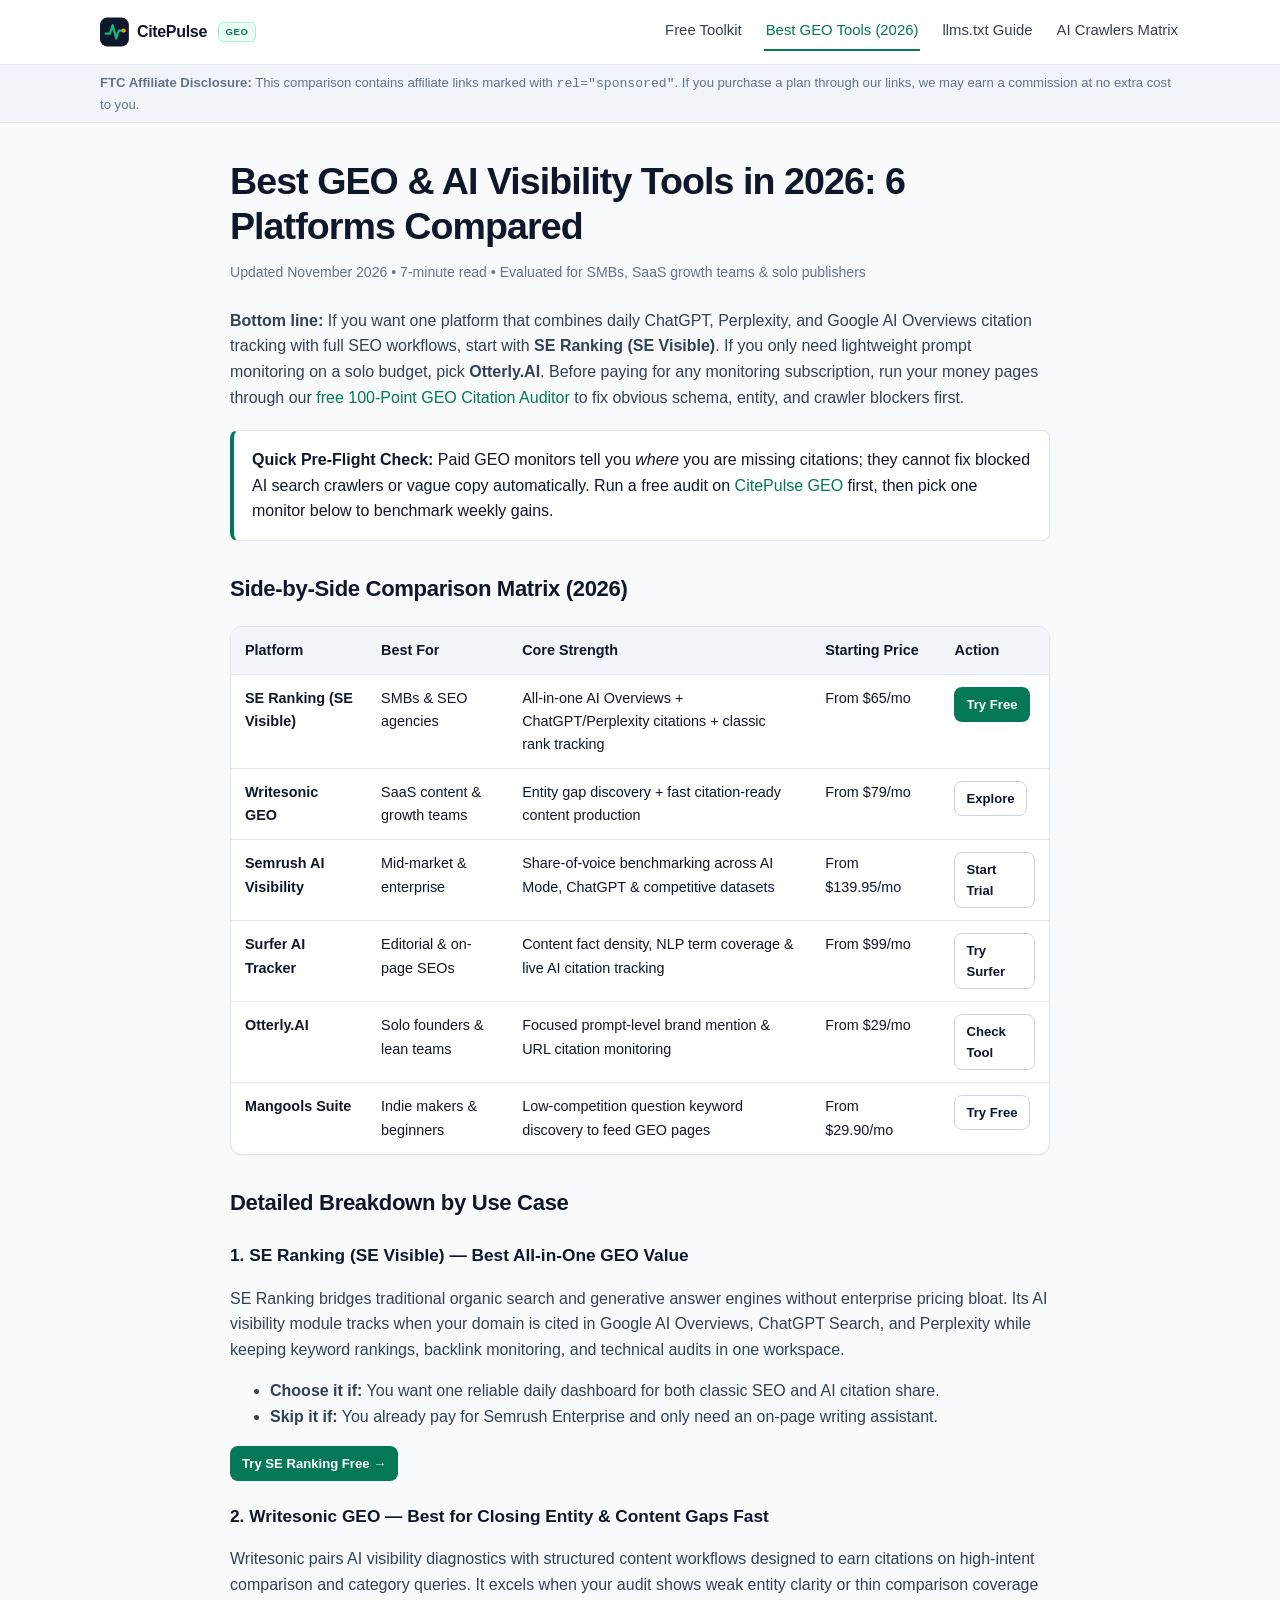
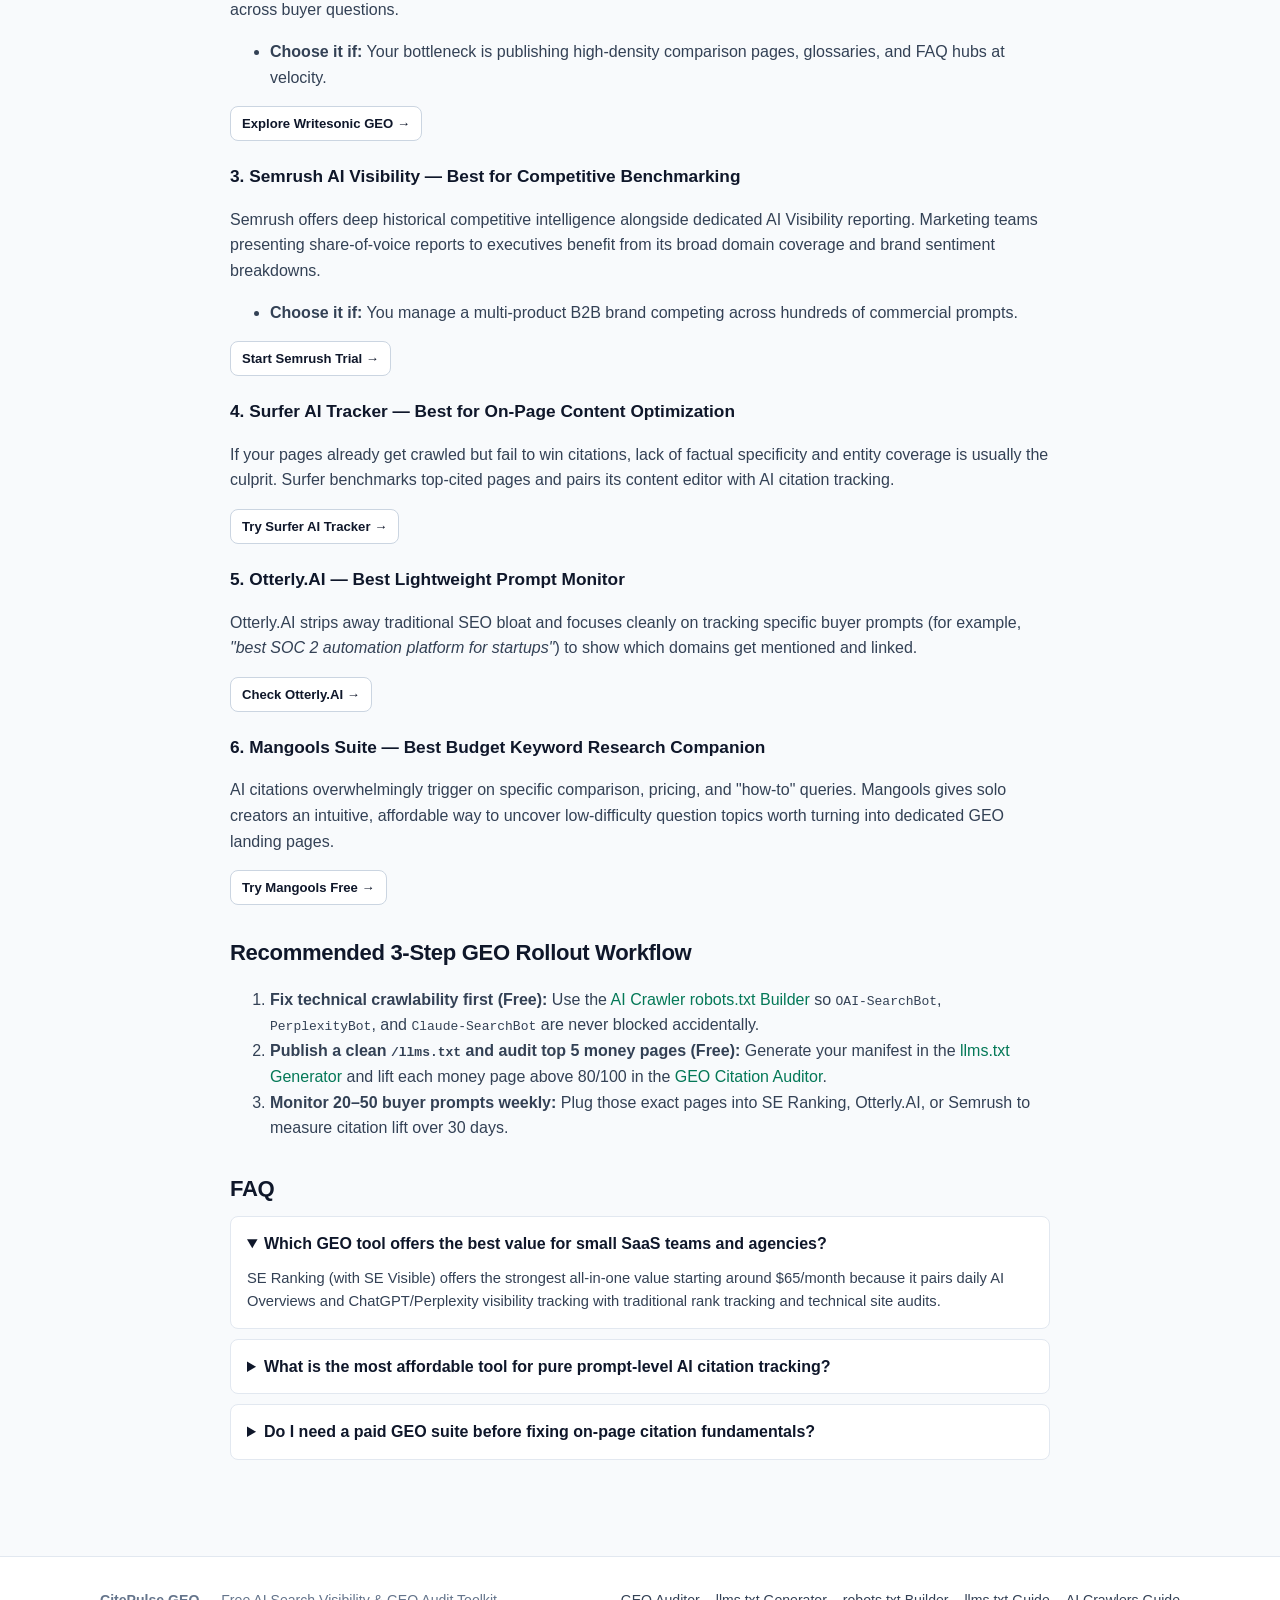
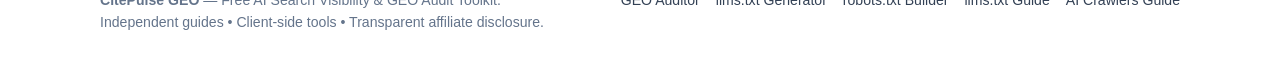
==== best-geo-tools-2026.html @ 47907441 "Launch CitePulse GEO MVP (3 interactive tools + 3 GEO guides + affiliate engine)" ====
<!doctype html>
<html lang="en">
<head>
  <meta charset="utf-8">
  <meta name="viewport" content="width=device-width, initial-scale=1">
  <title>Best GEO &amp; AI Visibility Tools in 2026 (6 Platforms Compared) — CitePulse GEO</title>
  <meta name="description" content="Independent 2026 comparison of the top 6 Generative Engine Optimization (GEO) and AI search visibility tools: SE Ranking, Writesonic GEO, Semrush AI Visibility, Surfer AI Tracker, Otterly.AI, and Mangools.">
  <link rel="canonical" href="https://xuj43761-coder.github.io/citepulse-geo/best-geo-tools-2026.html">
  <link rel="icon" type="image/svg+xml" href="./assets/favicon.svg">
  <meta property="og:type" content="article">
  <meta property="og:title" content="Best GEO &amp; AI Visibility Tools in 2026 (6 Platforms Compared)">
  <meta property="og:description" content="Compare pricing, AI engines tracked, and best-fit team profiles across SE Ranking, Writesonic GEO, Semrush, Surfer, Otterly.AI, and Mangools.">
  <meta property="og:url" content="https://xuj43761-coder.github.io/citepulse-geo/best-geo-tools-2026.html">
  <meta property="og:image" content="https://xuj43761-coder.github.io/citepulse-geo/assets/og-card.png">
  <meta name="twitter:card" content="summary_large_image">
  <meta name="twitter:image" content="https://xuj43761-coder.github.io/citepulse-geo/assets/og-card.png">
  <link rel="stylesheet" href="./assets/styles.css">
  <script type="application/ld+json">
  {
    "@context": "https://schema.org",
    "@type": "Article",
    "headline": "Best GEO & AI Visibility Tools in 2026 (6 Platforms Compared)",
    "description": "Independent comparison of 6 Generative Engine Optimization and AI search monitoring platforms for SaaS teams, agencies, and indie publishers.",
    "datePublished": "2026-11-21",
    "dateModified": "2026-11-21",
    "author": {
      "@type": "Organization",
      "name": "CitePulse GEO"
    },
    "publisher": {
      "@type": "Organization",
      "name": "CitePulse GEO"
    },
    "mainEntityOfPage": "https://xuj43761-coder.github.io/citepulse-geo/best-geo-tools-2026.html"
  }
  </script>
  <script type="application/ld+json">
  {
    "@context": "https://schema.org",
    "@type": "FAQPage",
    "mainEntity": [
      {
        "@type": "Question",
        "name": "Which GEO tool offers the best value for small SaaS teams and agencies?",
        "acceptedAnswer": {
          "@type": "Answer",
          "text": "SE Ranking (with SE Visible) offers the strongest all-in-one value starting around $65/month because it pairs daily AI Overviews and ChatGPT/Perplexity visibility tracking with traditional rank tracking and technical site audits."
        }
      },
      {
        "@type": "Question",
        "name": "What is the most affordable tool for pure prompt-level AI citation tracking?",
        "acceptedAnswer": {
          "@type": "Answer",
          "text": "Otterly.AI starts around $29/month and focuses exclusively on tracking brand mentions and link citations across commercial buyer prompts in ChatGPT, Perplexity, and Google AI Overviews."
        }
      },
      {
        "@type": "Question",
        "name": "Do I need a paid GEO suite before fixing on-page citation fundamentals?",
        "acceptedAnswer": {
          "@type": "Answer",
          "text": "No. Start by running a free on-page audit, shipping a clean llms.txt file, and verifying your AI crawler robots.txt rules. Once your technical baseline scores 80+, add a paid monitor to track live citation share against competitors."
        }
      }
    ]
  }
  </script>
</head>
<body>
  <header class="site-header">
    <div class="container header-inner">
      <a class="brand-link" href="./" aria-label="CitePulse GEO Home">
        <img src="./assets/logo.svg" alt="CitePulse GEO">
      </a>
      <nav class="site-nav" aria-label="Primary">
        <a href="./">Free Toolkit</a>
        <a href="./best-geo-tools-2026.html" aria-current="page">Best GEO Tools (2026)</a>
        <a href="./llms-txt-guide.html">llms.txt Guide</a>
        <a href="./robots-txt-ai-crawlers.html">AI Crawlers Matrix</a>
      </nav>
    </div>
  </header>

  <div class="disclosure-bar">
    <div class="container">
      <p><strong>FTC Affiliate Disclosure:</strong> This comparison contains affiliate links marked with <code>rel="sponsored"</code>. If you purchase a plan through our links, we may earn a commission at no extra cost to you.</p>
    </div>
  </div>

  <main class="article-wrap">
    <h1>Best GEO &amp; AI Visibility Tools in 2026: 6 Platforms Compared</h1>
    <div class="article-meta">Updated November 2026 &bull; 7-minute read &bull; Evaluated for SMBs, SaaS growth teams &amp; solo publishers</div>

    <p><strong>Bottom line:</strong> If you want one platform that combines daily ChatGPT, Perplexity, and Google AI Overviews citation tracking with full SEO workflows, start with <strong>SE Ranking (SE Visible)</strong>. If you only need lightweight prompt monitoring on a solo budget, pick <strong>Otterly.AI</strong>. Before paying for any monitoring subscription, run your money pages through our <a href="./#auditor">free 100-Point GEO Citation Auditor</a> to fix obvious schema, entity, and crawler blockers first.</p>

    <div class="callout">
      <strong>Quick Pre-Flight Check:</strong> Paid GEO monitors tell you <em>where</em> you are missing citations; they cannot fix blocked AI search crawlers or vague copy automatically. Run a free audit on <a href="./#auditor">CitePulse GEO</a> first, then pick one monitor below to benchmark weekly gains.
    </div>

    <h2>Side-by-Side Comparison Matrix (2026)</h2>
    <div class="table-wrap">
      <table>
        <thead>
          <tr>
            <th>Platform</th>
            <th>Best For</th>
            <th>Core Strength</th>
            <th>Starting Price</th>
            <th>Action</th>
          </tr>
        </thead>
        <tbody>
          <tr>
            <td><strong>SE Ranking (SE Visible)</strong></td>
            <td>SMBs &amp; SEO agencies</td>
            <td>All-in-one AI Overviews + ChatGPT/Perplexity citations + classic rank tracking</td>
            <td>From $65/mo</td>
            <td><a class="btn btn-primary btn-sm" href="#" data-affiliate="seranking" data-placement="compare_table">Try Free</a></td>
          </tr>
          <tr>
            <td><strong>Writesonic GEO</strong></td>
            <td>SaaS content &amp; growth teams</td>
            <td>Entity gap discovery + fast citation-ready content production</td>
            <td>From $79/mo</td>
            <td><a class="btn btn-secondary btn-sm" href="#" data-affiliate="writesonic" data-placement="compare_table">Explore</a></td>
          </tr>
          <tr>
            <td><strong>Semrush AI Visibility</strong></td>
            <td>Mid-market &amp; enterprise</td>
            <td>Share-of-voice benchmarking across AI Mode, ChatGPT &amp; competitive datasets</td>
            <td>From $139.95/mo</td>
            <td><a class="btn btn-secondary btn-sm" href="#" data-affiliate="semrush" data-placement="compare_table">Start Trial</a></td>
          </tr>
          <tr>
            <td><strong>Surfer AI Tracker</strong></td>
            <td>Editorial &amp; on-page SEOs</td>
            <td>Content fact density, NLP term coverage &amp; live AI citation tracking</td>
            <td>From $99/mo</td>
            <td><a class="btn btn-secondary btn-sm" href="#" data-affiliate="surfer" data-placement="compare_table">Try Surfer</a></td>
          </tr>
          <tr>
            <td><strong>Otterly.AI</strong></td>
            <td>Solo founders &amp; lean teams</td>
            <td>Focused prompt-level brand mention &amp; URL citation monitoring</td>
            <td>From $29/mo</td>
            <td><a class="btn btn-secondary btn-sm" href="#" data-affiliate="otterly" data-placement="compare_table">Check Tool</a></td>
          </tr>
          <tr>
            <td><strong>Mangools Suite</strong></td>
            <td>Indie makers &amp; beginners</td>
            <td>Low-competition question keyword discovery to feed GEO pages</td>
            <td>From $29.90/mo</td>
            <td><a class="btn btn-secondary btn-sm" href="#" data-affiliate="mangools" data-placement="compare_table">Try Free</a></td>
          </tr>
        </tbody>
      </table>
    </div>

    <h2>Detailed Breakdown by Use Case</h2>

    <h3>1. SE Ranking (SE Visible) &mdash; Best All-in-One GEO Value</h3>
    <p>SE Ranking bridges traditional organic search and generative answer engines without enterprise pricing bloat. Its AI visibility module tracks when your domain is cited in Google AI Overviews, ChatGPT Search, and Perplexity while keeping keyword rankings, backlink monitoring, and technical audits in one workspace.</p>
    <ul>
      <li><strong>Choose it if:</strong> You want one reliable daily dashboard for both classic SEO and AI citation share.</li>
      <li><strong>Skip it if:</strong> You already pay for Semrush Enterprise and only need an on-page writing assistant.</li>
    </ul>
    <p><a class="btn btn-primary btn-sm" href="#" data-affiliate="seranking" data-placement="compare_seranking">Try SE Ranking Free &rarr;</a></p>

    <h3>2. Writesonic GEO &mdash; Best for Closing Entity &amp; Content Gaps Fast</h3>
    <p>Writesonic pairs AI visibility diagnostics with structured content workflows designed to earn citations on high-intent comparison and category queries. It excels when your audit shows weak entity clarity or thin comparison coverage across buyer questions.</p>
    <ul>
      <li><strong>Choose it if:</strong> Your bottleneck is publishing high-density comparison pages, glossaries, and FAQ hubs at velocity.</li>
    </ul>
    <p><a class="btn btn-secondary btn-sm" href="#" data-affiliate="writesonic" data-placement="compare_writesonic">Explore Writesonic GEO &rarr;</a></p>

    <h3>3. Semrush AI Visibility &mdash; Best for Competitive Benchmarking</h3>
    <p>Semrush offers deep historical competitive intelligence alongside dedicated AI Visibility reporting. Marketing teams presenting share-of-voice reports to executives benefit from its broad domain coverage and brand sentiment breakdowns.</p>
    <ul>
      <li><strong>Choose it if:</strong> You manage a multi-product B2B brand competing across hundreds of commercial prompts.</li>
    </ul>
    <p><a class="btn btn-secondary btn-sm" href="#" data-affiliate="semrush" data-placement="compare_semrush">Start Semrush Trial &rarr;</a></p>

    <h3>4. Surfer AI Tracker &mdash; Best for On-Page Content Optimization</h3>
    <p>If your pages already get crawled but fail to win citations, lack of factual specificity and entity coverage is usually the culprit. Surfer benchmarks top-cited pages and pairs its content editor with AI citation tracking.</p>
    <p><a class="btn btn-secondary btn-sm" href="#" data-affiliate="surfer" data-placement="compare_surfer">Try Surfer AI Tracker &rarr;</a></p>

    <h3>5. Otterly.AI &mdash; Best Lightweight Prompt Monitor</h3>
    <p>Otterly.AI strips away traditional SEO bloat and focuses cleanly on tracking specific buyer prompts (for example, <em>"best SOC 2 automation platform for startups"</em>) to show which domains get mentioned and linked.</p>
    <p><a class="btn btn-secondary btn-sm" href="#" data-affiliate="otterly" data-placement="compare_otterly">Check Otterly.AI &rarr;</a></p>

    <h3>6. Mangools Suite &mdash; Best Budget Keyword Research Companion</h3>
    <p>AI citations overwhelmingly trigger on specific comparison, pricing, and "how-to" queries. Mangools gives solo creators an intuitive, affordable way to uncover low-difficulty question topics worth turning into dedicated GEO landing pages.</p>
    <p><a class="btn btn-secondary btn-sm" href="#" data-affiliate="mangools" data-placement="compare_mangools">Try Mangools Free &rarr;</a></p>

    <h2>Recommended 3-Step GEO Rollout Workflow</h2>
    <ol>
      <li><strong>Fix technical crawlability first (Free):</strong> Use the <a href="./#robots">AI Crawler robots.txt Builder</a> so <code>OAI-SearchBot</code>, <code>PerplexityBot</code>, and <code>Claude-SearchBot</code> are never blocked accidentally.</li>
      <li><strong>Publish a clean <code>/llms.txt</code> and audit top 5 money pages (Free):</strong> Generate your manifest in the <a href="./#llmstxt">llms.txt Generator</a> and lift each money page above 80/100 in the <a href="./#auditor">GEO Citation Auditor</a>.</li>
      <li><strong>Monitor 20–50 buyer prompts weekly:</strong> Plug those exact pages into SE Ranking, Otterly.AI, or Semrush to measure citation lift over 30 days.</li>
    </ol>

    <h2>FAQ</h2>
    <div class="faq-list">
      <details class="faq-item" open>
        <summary>Which GEO tool offers the best value for small SaaS teams and agencies?</summary>
        <p>SE Ranking (with SE Visible) offers the strongest all-in-one value starting around $65/month because it pairs daily AI Overviews and ChatGPT/Perplexity visibility tracking with traditional rank tracking and technical site audits.</p>
      </details>
      <details class="faq-item">
        <summary>What is the most affordable tool for pure prompt-level AI citation tracking?</summary>
        <p>Otterly.AI starts around $29/month and focuses exclusively on tracking brand mentions and link citations across commercial buyer prompts in ChatGPT, Perplexity, and Google AI Overviews.</p>
      </details>
      <details class="faq-item">
        <summary>Do I need a paid GEO suite before fixing on-page citation fundamentals?</summary>
        <p>No. Start by running a free on-page audit, shipping a clean <code>llms.txt</code> file, and verifying your AI crawler <code>robots.txt</code> rules. Once your technical baseline scores 80+, add a paid monitor to track live citation share against competitors.</p>
      </details>
    </div>
  </main>

  <footer class="site-footer">
    <div class="container footer-grid">
      <div>
        <strong>CitePulse GEO</strong> &mdash; Free AI Search Visibility &amp; GEO Audit Toolkit.<br>
        <span>Independent guides &bull; Client-side tools &bull; Transparent affiliate disclosure.</span>
      </div>
      <div class="footer-links">
        <a href="./#auditor">GEO Auditor</a>
        <a href="./#llmstxt">llms.txt Generator</a>
        <a href="./#robots">robots.txt Builder</a>
        <a href="./llms-txt-guide.html">llms.txt Guide</a>
        <a href="./robots-txt-ai-crawlers.html">AI Crawlers Guide</a>
      </div>
    </div>
  </footer>

  <script type="module" src="./assets/app.js"></script>
</body>
</html>
---- assets/styles.css ----
/* CitePulse GEO — Light Editorial SaaS Stylesheet */
:root {
  --bg: #f8fafc;
  --surface: #ffffff;
  --surface-muted: #f1f5f9;
  --ink: #0f172a;
  --ink-secondary: #334155;
  --ink-muted: #64748b;
  --border: #e2e8f0;
  --border-strong: #cbd5e1;
  --primary: #047857;
  --primary-hover: #065f46;
  --primary-soft: #ecfdf5;
  --primary-border: #a7f3d0;
  --amber: #b45309;
  --amber-soft: #fffbeb;
  --amber-border: #fde68a;
  --danger: #b91c1c;
  --danger-soft: #fef2f2;
  --danger-border: #fecaca;
  --radius: 12px;
  --radius-sm: 8px;
  --shadow-sm: 0 1px 2px rgba(15, 23, 42, 0.05);
  --shadow: 0 4px 16px rgba(15, 23, 42, 0.06);
  --max-w: 1120px;
  --font-sans: -apple-system, BlinkMacSystemFont, "Inter", "Segoe UI", Roboto, Helvetica, Arial, sans-serif;
  --font-mono: ui-monospace, SFMono-Regular, Menlo, Monaco, Consolas, "Liberation Mono", monospace;
}

*, *::before, *::after {
  box-sizing: border-box;
}

html {
  scroll-behavior: smooth;
}

body {
  margin: 0;
  font-family: var(--font-sans);
  background: var(--bg);
  color: var(--ink);
  line-height: 1.6;
  -webkit-font-smoothing: antialiased;
}

a {
  color: var(--primary);
  text-decoration: none;
}

a:hover {
  text-decoration: underline;
}

img {
  max-width: 100%;
  display: block;
}

.container {
  width: 100%;
  max-width: var(--max-w);
  margin: 0 auto;
  padding: 0 20px;
}

/* Header */
.site-header {
  position: sticky;
  top: 0;
  z-index: 40;
  background: rgba(255, 255, 255, 0.94);
  backdrop-filter: blur(10px);
  border-bottom: 1px solid var(--border);
}

.header-inner {
  display: flex;
  align-items: center;
  justify-content: space-between;
  min-height: 64px;
  gap: 16px;
}

.brand-link {
  display: inline-flex;
  align-items: center;
  gap: 10px;
  text-decoration: none !important;
}

.brand-link img {
  height: 32px;
  width: auto;
}

.site-nav {
  display: flex;
  align-items: center;
  gap: 20px;
  flex-wrap: wrap;
}

.site-nav a {
  color: var(--ink-secondary);
  font-size: 0.93rem;
  font-weight: 500;
  padding: 6px 2px;
  border-bottom: 2px solid transparent;
  transition: color 0.15s ease, border-color 0.15s ease;
}

.site-nav a:hover,
.site-nav a[aria-current="page"] {
  color: var(--primary);
  border-bottom-color: var(--primary);
  text-decoration: none;
}

.disclosure-bar {
  background: var(--surface-muted);
  border-bottom: 1px solid var(--border);
  font-size: 0.82rem;
  color: var(--ink-muted);
  padding: 7px 0;
}

.disclosure-bar p {
  margin: 0;
}

/* Hero */
.hero {
  padding: 44px 0 28px;
}

.hero-badge {
  display: inline-flex;
  align-items: center;
  gap: 8px;
  background: var(--primary-soft);
  color: var(--primary);
  border: 1px solid var(--primary-border);
  border-radius: 999px;
  padding: 4px 12px;
  font-size: 0.82rem;
  font-weight: 600;
  margin-bottom: 14px;
}

.hero h1 {
  margin: 0 0 12px;
  font-size: clamp(1.85rem, 3.6vw, 2.75rem);
  line-height: 1.16;
  letter-spacing: -0.025em;
  max-width: 820px;
}

.hero-sub {
  margin: 0 0 20px;
  font-size: 1.08rem;
  color: var(--ink-secondary);
  max-width: 740px;
}

.trust-row {
  display: flex;
  flex-wrap: wrap;
  gap: 16px;
  font-size: 0.88rem;
  color: var(--ink-muted);
}

.trust-row span {
  display: inline-flex;
  align-items: center;
  gap: 6px;
}

.dot {
  width: 7px;
  height: 7px;
  border-radius: 50%;
  background: var(--primary);
  display: inline-block;
}

/* Workspace Card & Tabs */
.workspace-card {
  background: var(--surface);
  border: 1px solid var(--border);
  border-radius: var(--radius);
  box-shadow: var(--shadow);
  overflow: hidden;
  margin-bottom: 40px;
}

.tool-tabs {
  display: flex;
  gap: 4px;
  padding: 10px 12px 0;
  background: var(--surface-muted);
  border-bottom: 1px solid var(--border);
  overflow-x: auto;
}

.tool-tab {
  appearance: none;
  border: 1px solid transparent;
  border-bottom: none;
  background: transparent;
  color: var(--ink-secondary);
  font-family: inherit;
  font-size: 0.94rem;
  font-weight: 600;
  padding: 11px 18px;
  border-radius: 9px 9px 0 0;
  cursor: pointer;
  white-space: nowrap;
  display: inline-flex;
  align-items: center;
  gap: 8px;
  transition: background 0.15s ease, color 0.15s ease;
}

.tool-tab:hover {
  color: var(--ink);
  background: rgba(255, 255, 255, 0.55);
}

.tool-tab.is-active {
  background: var(--surface);
  color: var(--primary);
  border-color: var(--border);
  margin-bottom: -1px;
  padding-bottom: 12px;
}

.tab-num {
  display: inline-flex;
  align-items: center;
  justify-content: center;
  width: 21px;
  height: 21px;
  border-radius: 6px;
  font-size: 0.76rem;
  background: var(--surface-muted);
  color: var(--ink-secondary);
  font-variant-numeric: tabular-nums;
}

.tool-tab.is-active .tab-num {
  background: var(--primary-soft);
  color: var(--primary);
}

.tool-panel {
  display: none;
  padding: 24px;
}

.tool-panel.is-active {
  display: block;
}

.panel-grid {
  display: grid;
  grid-template-columns: minmax(0, 1.05fr) minmax(0, 0.95fr);
  gap: 24px;
  align-items: start;
}

/* Forms & Controls */
.field {
  margin-bottom: 14px;
}

.field label {
  display: block;
  font-size: 0.86rem;
  font-weight: 600;
  color: var(--ink);
  margin-bottom: 5px;
}

.field-hint {
  display: block;
  font-size: 0.8rem;
  color: var(--ink-muted);
  margin-top: 4px;
}

input[type="text"],
input[type="url"],
textarea,
select {
  width: 100%;
  font-family: inherit;
  font-size: 0.93rem;
  color: var(--ink);
  background: var(--surface);
  border: 1px solid var(--border-strong);
  border-radius: var(--radius-sm);
  padding: 10px 12px;
  transition: border-color 0.15s ease, box-shadow 0.15s ease;
}

textarea.code-input,
pre.code-output {
  font-family: var(--font-mono);
  font-size: 0.84rem;
  line-height: 1.55;
}

input:focus,
textarea:focus,
select:focus {
  outline: none;
  border-color: var(--primary);
  box-shadow: 0 0 0 3px rgba(4, 120, 87, 0.14);
}

.btn-row {
  display: flex;
  flex-wrap: wrap;
  gap: 10px;
  align-items: center;
  margin-top: 12px;
}

.btn {
  appearance: none;
  border: 1px solid transparent;
  border-radius: var(--radius-sm);
  font-family: inherit;
  font-size: 0.9rem;
  font-weight: 600;
  padding: 9px 15px;
  cursor: pointer;
  display: inline-flex;
  align-items: center;
  justify-content: center;
  gap: 6px;
  text-decoration: none !important;
  transition: background 0.15s ease, border-color 0.15s ease, color 0.15s ease;
}

.btn-primary {
  background: var(--primary);
  color: #ffffff;
}

.btn-primary:hover {
  background: var(--primary-hover);
  color: #ffffff;
}

.btn-secondary {
  background: var(--surface);
  color: var(--ink);
  border-color: var(--border-strong);
}

.btn-secondary:hover {
  background: var(--surface-muted);
}

.btn-amber {
  background: var(--amber);
  color: #ffffff;
}

.btn-amber:hover {
  background: #92400e;
  color: #ffffff;
}

.btn-sm {
  font-size: 0.82rem;
  padding: 6px 11px;
}

.status-toast {
  font-size: 0.83rem;
  font-weight: 600;
  color: var(--primary);
}

/* Score & Audit Output */
.output-box {
  background: var(--bg);
  border: 1px solid var(--border);
  border-radius: var(--radius);
  padding: 18px;
}

.score-header {
  display: flex;
  align-items: center;
  justify-content: space-between;
  gap: 16px;
  padding-bottom: 14px;
  border-bottom: 1px solid var(--border);
  margin-bottom: 14px;
}

.score-num {
  font-size: 2.5rem;
  font-weight: 800;
  line-height: 1;
  letter-spacing: -0.03em;
  font-variant-numeric: tabular-nums;
}

.score-num small {
  font-size: 1rem;
  font-weight: 600;
  color: var(--ink-muted);
}

.grade-badge {
  display: inline-flex;
  align-items: center;
  padding: 4px 11px;
  border-radius: 999px;
  font-size: 0.82rem;
  font-weight: 700;
}

.grade-good {
  background: var(--primary-soft);
  color: var(--primary);
  border: 1px solid var(--primary-border);
}

.grade-warn {
  background: var(--amber-soft);
  color: var(--amber);
  border: 1px solid var(--amber-border);
}

.grade-low {
  background: var(--danger-soft);
  color: var(--danger);
  border: 1px solid var(--danger-border);
}

.dim-list {
  display: grid;
  gap: 10px;
  margin-bottom: 16px;
}

.dim-row {
  background: var(--surface);
  border: 1px solid var(--border);
  border-radius: var(--radius-sm);
  padding: 10px 12px;
}

.dim-top {
  display: flex;
  justify-content: space-between;
  align-items: center;
  font-size: 0.88rem;
  font-weight: 600;
  margin-bottom: 6px;
}

.dim-score {
  font-variant-numeric: tabular-nums;
  color: var(--ink-secondary);
}

.bar-track {
  height: 7px;
  background: var(--surface-muted);
  border-radius: 999px;
  overflow: hidden;
}

.bar-fill {
  height: 100%;
  border-radius: 999px;
  background: var(--primary);
  transition: width 0.25s ease;
}

.bar-fill.is-warn {
  background: var(--amber);
}

.bar-fill.is-low {
  background: var(--danger);
}

.dim-note {
  margin: 6px 0 0;
  font-size: 0.8rem;
  color: var(--ink-muted);
}

.fix-list {
  margin: 0;
  padding-left: 18px;
  font-size: 0.88rem;
  color: var(--ink-secondary);
}

.fix-list li {
  margin-bottom: 6px;
}

.context-cta {
  margin-top: 16px;
  padding: 14px;
  background: var(--primary-soft);
  border: 1px solid var(--primary-border);
  border-radius: var(--radius-sm);
}

.context-cta-label {
  font-size: 0.74rem;
  font-weight: 700;
  text-transform: uppercase;
  letter-spacing: 0.05em;
  color: var(--primary);
  margin-bottom: 4px;
}

.context-cta p {
  margin: 0 0 10px;
  font-size: 0.88rem;
  color: var(--ink-secondary);
}

/* Code Output & Validation Chips */
pre.code-output {
  margin: 0;
  background: #0f172a;
  color: #e2e8f0;
  padding: 16px;
  border-radius: var(--radius-sm);
  overflow-x: auto;
  max-height: 410px;
  white-space: pre-wrap;
  word-break: break-word;
}

.check-list {
  display: flex;
  flex-wrap: wrap;
  gap: 8px;
  margin-bottom: 12px;
}

.chip {
  font-size: 0.78rem;
  font-weight: 600;
  padding: 4px 10px;
  border-radius: 999px;
  border: 1px solid var(--border);
  background: var(--surface);
}

.chip-pass {
  background: var(--primary-soft);
  color: var(--primary);
  border-color: var(--primary-border);
}

.chip-fail {
  background: var(--danger-soft);
  color: var(--danger);
  border-color: var(--danger-border);
}

/* Bot matrix for robots.txt */
.preset-group {
  display: grid;
  grid-template-columns: repeat(3, minmax(0, 1fr));
  gap: 8px;
  margin-bottom: 14px;
}

.preset-btn {
  text-align: left;
  background: var(--surface);
  border: 1px solid var(--border-strong);
  border-radius: var(--radius-sm);
  padding: 10px 11px;
  cursor: pointer;
  font-family: inherit;
}

.preset-btn strong {
  display: block;
  font-size: 0.85rem;
  color: var(--ink);
}

.preset-btn span {
  display: block;
  font-size: 0.76rem;
  color: var(--ink-muted);
  margin-top: 2px;
}

.preset-btn.is-active {
  border-color: var(--primary);
  background: var(--primary-soft);
}

.bot-grid {
  display: grid;
  gap: 8px;
}

.bot-item {
  display: flex;
  align-items: center;
  justify-content: space-between;
  gap: 12px;
  background: var(--surface);
  border: 1px solid var(--border);
  border-radius: var(--radius-sm);
  padding: 9px 12px;
}

.bot-meta strong {
  font-size: 0.88rem;
  display: block;
}

.bot-meta small {
  font-size: 0.78rem;
  color: var(--ink-muted);
}

.bot-tag {
  display: inline-block;
  font-size: 0.7rem;
  font-weight: 700;
  padding: 1px 6px;
  border-radius: 4px;
  margin-left: 6px;
  vertical-align: middle;
}

.bot-tag.search {
  background: var(--primary-soft);
  color: var(--primary);
}

.bot-tag.training {
  background: var(--amber-soft);
  color: var(--amber);
}

.bot-item select {
  width: auto;
  min-width: 112px;
  padding: 6px 8px;
  font-size: 0.84rem;
}

/* Sections & Cards */
.section {
  padding: 36px 0;
}

.section-head {
  margin-bottom: 20px;
}

.section-head h2 {
  margin: 0 0 6px;
  font-size: 1.55rem;
  letter-spacing: -0.02em;
}

.section-head p {
  margin: 0;
  color: var(--ink-secondary);
  max-width: 720px;
}

.card-grid {
  display: grid;
  grid-template-columns: repeat(3, minmax(0, 1fr));
  gap: 18px;
}

.card {
  background: var(--surface);
  border: 1px solid var(--border);
  border-radius: var(--radius);
  padding: 20px;
  box-shadow: var(--shadow-sm);
  display: flex;
  flex-direction: column;
  gap: 10px;
}

.card h3 {
  margin: 0;
  font-size: 1.08rem;
}

.card p {
  margin: 0;
  font-size: 0.92rem;
  color: var(--ink-secondary);
}

.card-badge {
  align-self: flex-start;
  font-size: 0.74rem;
  font-weight: 700;
  padding: 3px 9px;
  border-radius: 999px;
  background: var(--surface-muted);
  color: var(--ink-secondary);
}

.card-badge.featured {
  background: var(--primary-soft);
  color: var(--primary);
}

.card-meta {
  font-size: 0.84rem;
  color: var(--ink-muted);
  font-variant-numeric: tabular-nums;
}

.card-footer {
  margin-top: auto;
  padding-top: 8px;
}

/* Tables & Editorial Articles */
.article-wrap {
  max-width: 860px;
  margin: 0 auto;
  padding: 36px 20px 56px;
}

.article-wrap h1 {
  font-size: clamp(1.75rem, 3.2vw, 2.35rem);
  line-height: 1.2;
  letter-spacing: -0.025em;
  margin: 0 0 12px;
}

.article-meta {
  font-size: 0.88rem;
  color: var(--ink-muted);
  margin-bottom: 24px;
}

.article-wrap h2 {
  font-size: 1.38rem;
  margin: 30px 0 10px;
  letter-spacing: -0.015em;
}

.article-wrap h3 {
  font-size: 1.08rem;
  margin: 22px 0 8px;
}

.article-wrap p,
.article-wrap li {
  color: var(--ink-secondary);
}

.callout {
  background: var(--surface);
  border: 1px solid var(--border);
  border-left: 4px solid var(--primary);
  border-radius: var(--radius-sm);
  padding: 16px 18px;
  margin: 20px 0;
}

.callout strong {
  color: var(--ink);
}

.table-wrap {
  overflow-x: auto;
  background: var(--surface);
  border: 1px solid var(--border);
  border-radius: var(--radius);
  margin: 20px 0;
  box-shadow: var(--shadow-sm);
}

table {
  width: 100%;
  border-collapse: collapse;
  font-size: 0.9rem;
}

th, td {
  text-align: left;
  padding: 12px 14px;
  border-bottom: 1px solid var(--border);
  vertical-align: top;
}

th {
  background: var(--surface-muted);
  font-weight: 700;
  color: var(--ink);
  white-space: nowrap;
}

tr:last-child td {
  border-bottom: none;
}

/* FAQ Accordion */
.faq-list {
  display: grid;
  gap: 10px;
}

details.faq-item {
  background: var(--surface);
  border: 1px solid var(--border);
  border-radius: var(--radius-sm);
  padding: 14px 16px;
}

details.faq-item summary {
  font-weight: 600;
  cursor: pointer;
  color: var(--ink);
}

details.faq-item p {
  margin: 10px 0 0;
  font-size: 0.92rem;
  color: var(--ink-secondary);
}

/* Footer */
.site-footer {
  border-top: 1px solid var(--border);
  background: var(--surface);
  padding: 32px 0;
  margin-top: 40px;
  font-size: 0.88rem;
  color: var(--ink-muted);
}

.footer-grid {
  display: flex;
  flex-wrap: wrap;
  justify-content: space-between;
  gap: 20px;
  align-items: flex-start;
}

.footer-links {
  display: flex;
  flex-wrap: wrap;
  gap: 16px;
}

.footer-links a {
  color: var(--ink-secondary);
}

.sr-only {
  position: absolute;
  width: 1px;
  height: 1px;
  padding: 0;
  margin: -1px;
  overflow: hidden;
  clip: rect(0, 0, 0, 0);
  border: 0;
}

@media (max-width: 900px) {
  .panel-grid {
    grid-template-columns: 1fr;
  }
  .card-grid {
    grid-template-columns: 1fr;
  }
  .preset-group {
    grid-template-columns: 1fr;
  }
}

@media (max-width: 640px) {
  .header-inner {
    flex-direction: column;
    align-items: flex-start;
    padding: 10px 0;
  }
  .tool-panel {
    padding: 16px;
  }
}
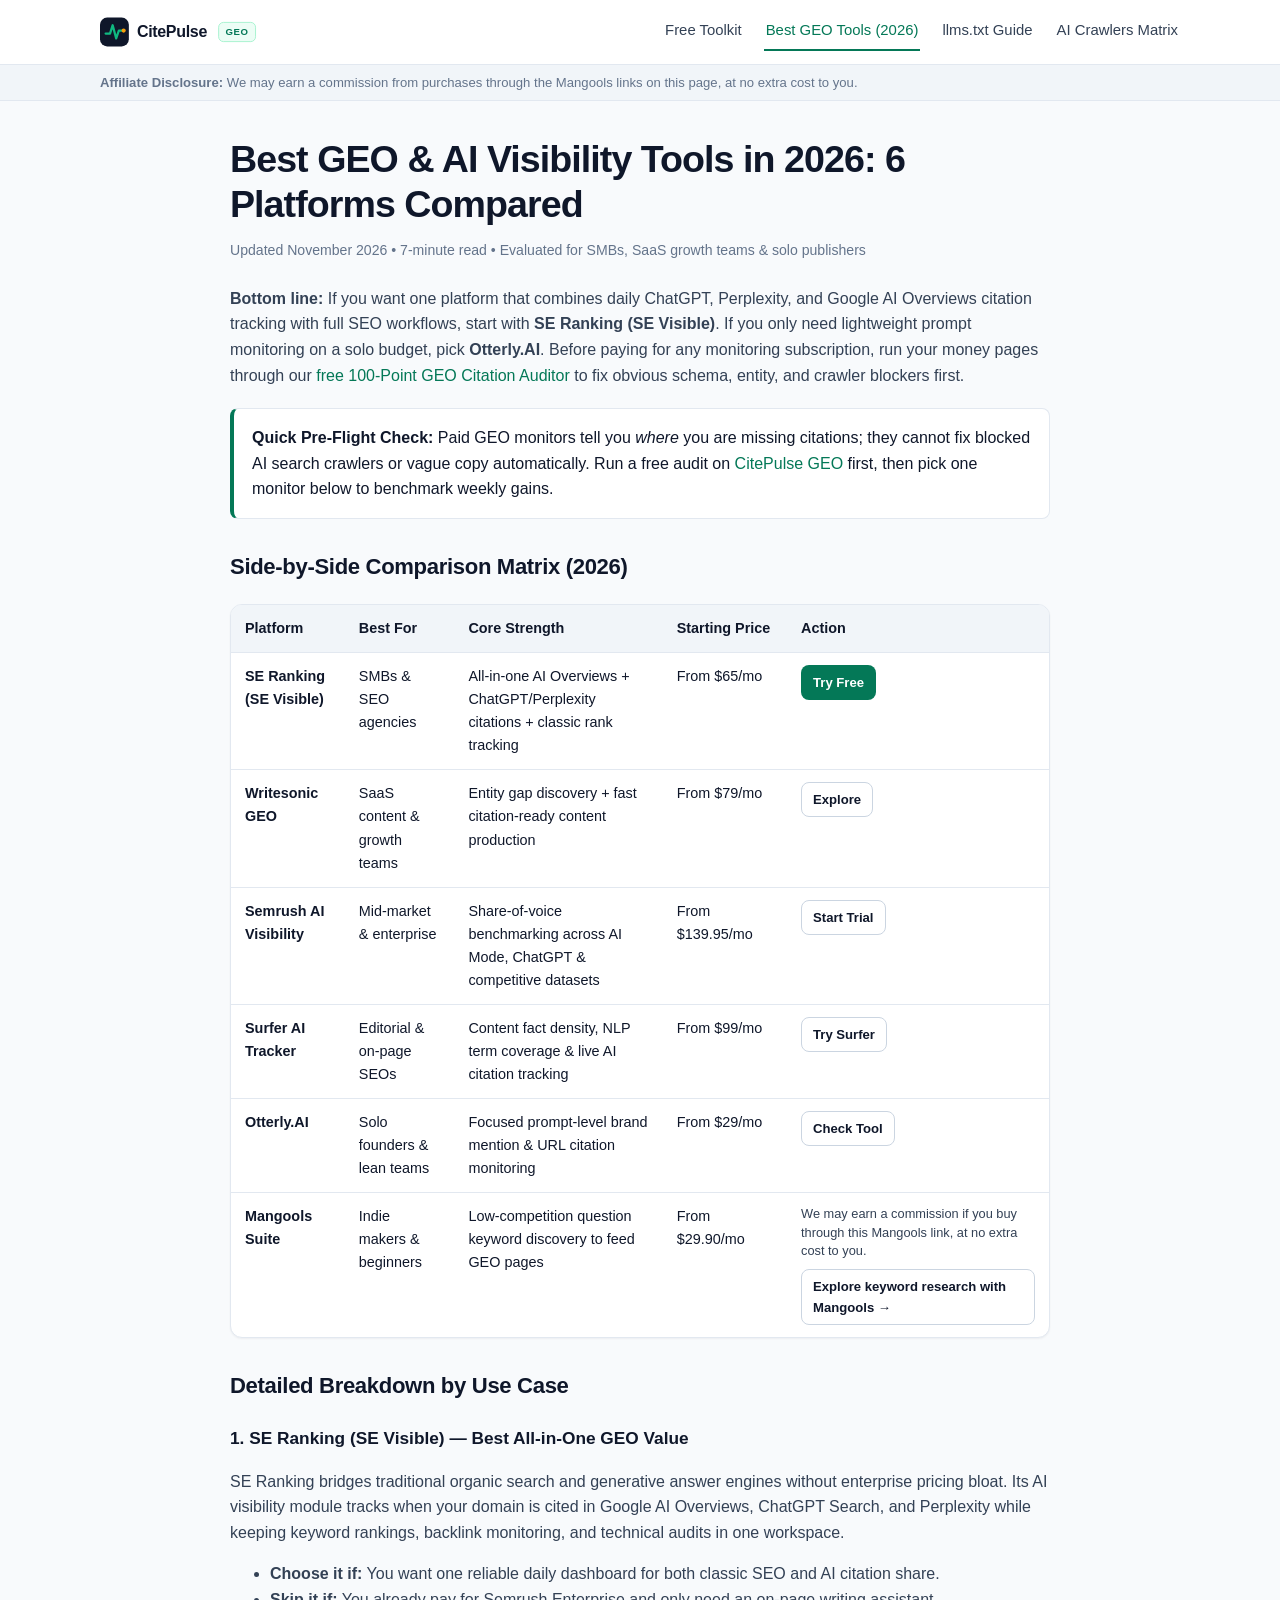
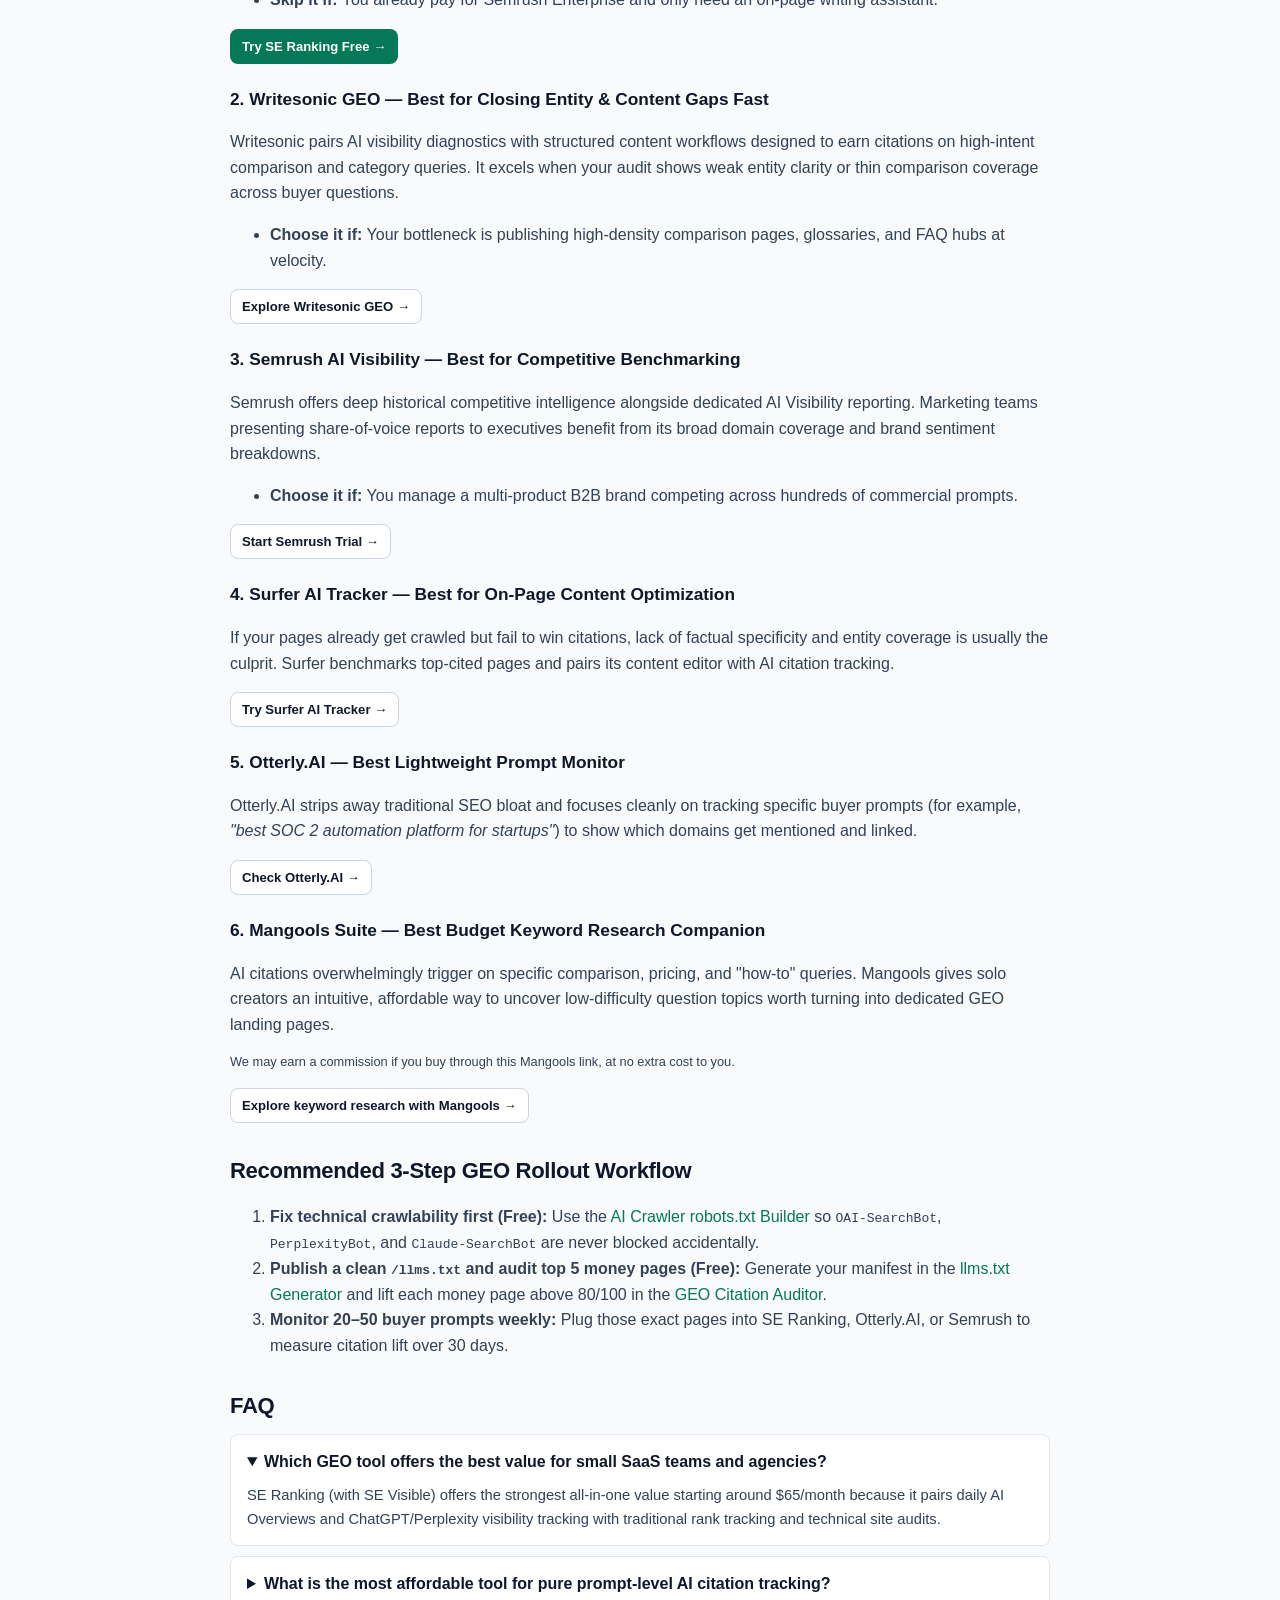
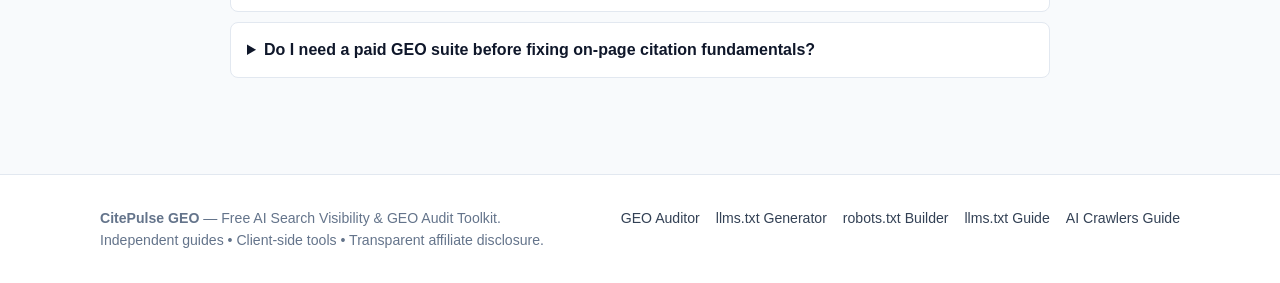
==== commit cf204e50: "Align disclosures with live Mangools affiliate links and fix guide CTAs" ====
--- a/best-geo-tools-2026.html
+++ b/best-geo-tools-2026.html
@@ -84,7 +84,7 @@
 
   <div class="disclosure-bar">
     <div class="container">
-      <p><strong>FTC Affiliate Disclosure:</strong> This comparison contains affiliate links marked with <code>rel="sponsored"</code>. If you purchase a plan through our links, we may earn a commission at no extra cost to you.</p>
+      <p><strong>Affiliate Disclosure:</strong> We may earn a commission from purchases through the Mangools links on this page, at no extra cost to you.</p>
     </div>
   </div>
 
@@ -151,7 +151,7 @@
             <td>Indie makers &amp; beginners</td>
             <td>Low-competition question keyword discovery to feed GEO pages</td>
             <td>From $29.90/mo</td>
-            <td><a class="btn btn-secondary btn-sm" href="#" data-affiliate="mangools" data-placement="compare_table">Try Free</a></td>
+            <td><p class="affiliate-note">We may earn a commission if you buy through this Mangools link, at no extra cost to you.</p><a class="btn btn-secondary btn-sm" href="#" data-affiliate="mangools" data-placement="compare_table">Explore keyword research with Mangools &rarr;</a></td>
           </tr>
         </tbody>
       </table>
@@ -191,7 +191,8 @@
 
     <h3>6. Mangools Suite &mdash; Best Budget Keyword Research Companion</h3>
     <p>AI citations overwhelmingly trigger on specific comparison, pricing, and "how-to" queries. Mangools gives solo creators an intuitive, affordable way to uncover low-difficulty question topics worth turning into dedicated GEO landing pages.</p>
-    <p><a class="btn btn-secondary btn-sm" href="#" data-affiliate="mangools" data-placement="compare_mangools">Try Mangools Free &rarr;</a></p>
+    <p class="affiliate-note">We may earn a commission if you buy through this Mangools link, at no extra cost to you.</p>
+    <p><a class="btn btn-secondary btn-sm" href="#" data-affiliate="mangools" data-placement="compare_mangools">Explore keyword research with Mangools &rarr;</a></p>
 
     <h2>Recommended 3-Step GEO Rollout Workflow</h2>
     <ol>
--- a/assets/styles.css
+++ b/assets/styles.css
@@ -65,6 +65,17 @@
   padding: 0 20px;
 }
 
+/* Anchor offset under sticky header */
+html {
+  scroll-padding-top: 96px;
+}
+
+main [id],
+h2[id],
+h3[id] {
+  scroll-margin-top: 96px;
+}
+
 /* Header */
 .site-header {
   position: sticky;
@@ -510,6 +521,27 @@
 
 .fix-list li {
   margin-bottom: 6px;
+}
+
+.guide-next-step {
+  margin-top: 14px;
+  padding: 12px 14px;
+  background: var(--surface-alt, #f8fafc);
+  border: 1px solid var(--border);
+  border-radius: var(--radius-sm);
+}
+
+.guide-next-step p {
+  margin: 0;
+  font-size: 0.9rem;
+  color: var(--ink-secondary);
+}
+
+.guide-next-step a {
+  display: inline-block;
+  margin-top: 4px;
+  font-weight: 600;
+  line-height: 1.45;
 }
 
 .context-cta {
@@ -887,6 +919,14 @@
 }
 
 @media (max-width: 900px) {
+  html {
+    scroll-padding-top: 132px;
+  }
+  main [id],
+  h2[id],
+  h3[id] {
+    scroll-margin-top: 132px;
+  }
   .panel-grid {
     grid-template-columns: 1fr;
   }
@@ -899,6 +939,17 @@
 }
 
 @media (max-width: 640px) {
+  html {
+    scroll-padding-top: 24px;
+  }
+  main [id],
+  h2[id],
+  h3[id] {
+    scroll-margin-top: 24px;
+  }
+  .site-header {
+    position: static;
+  }
   .header-inner {
     flex-direction: column;
     align-items: flex-start;
@@ -908,3 +959,14 @@
     padding: 16px;
   }
 }
+
+.affiliate-note {
+  font-size: 0.8rem;
+  line-height: 1.45;
+  color: var(--ink-muted);
+  margin: 0 0 8px;
+}
+
+td .affiliate-note {
+  min-width: 190px;
+}
